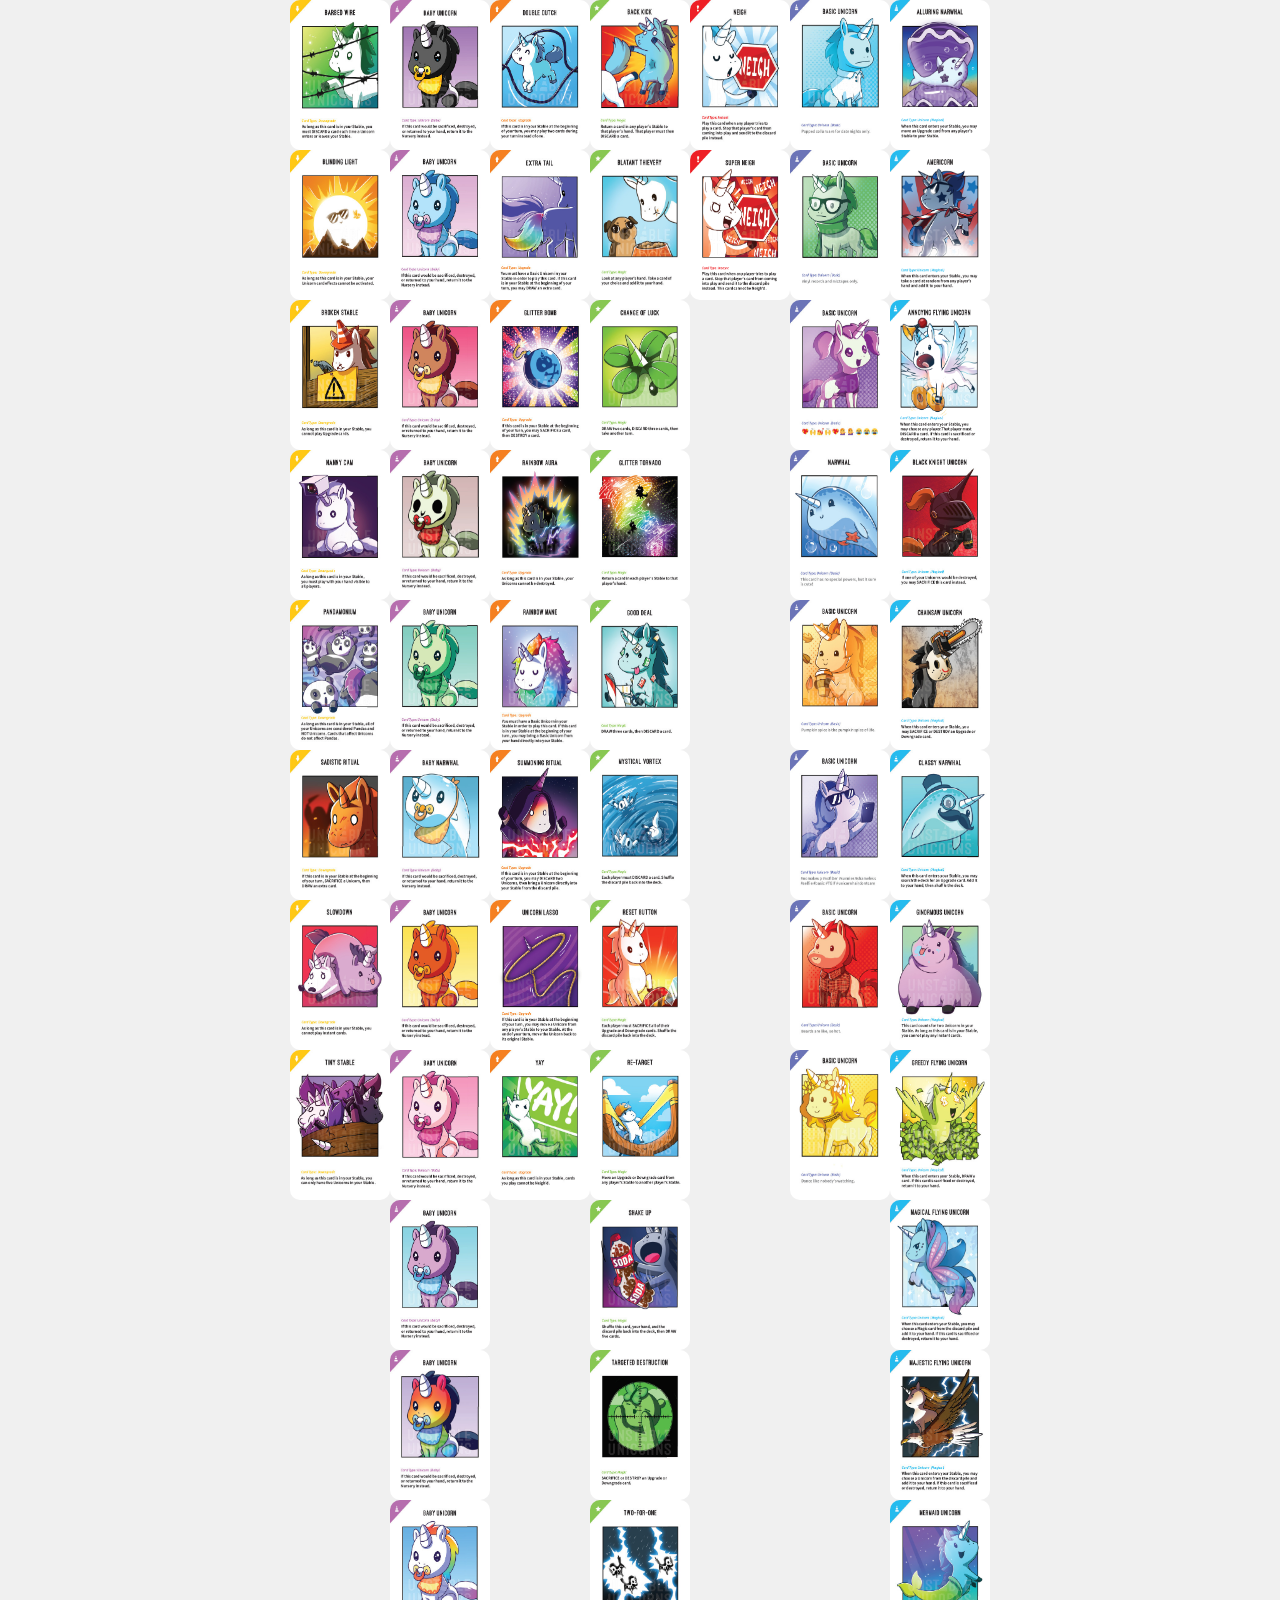
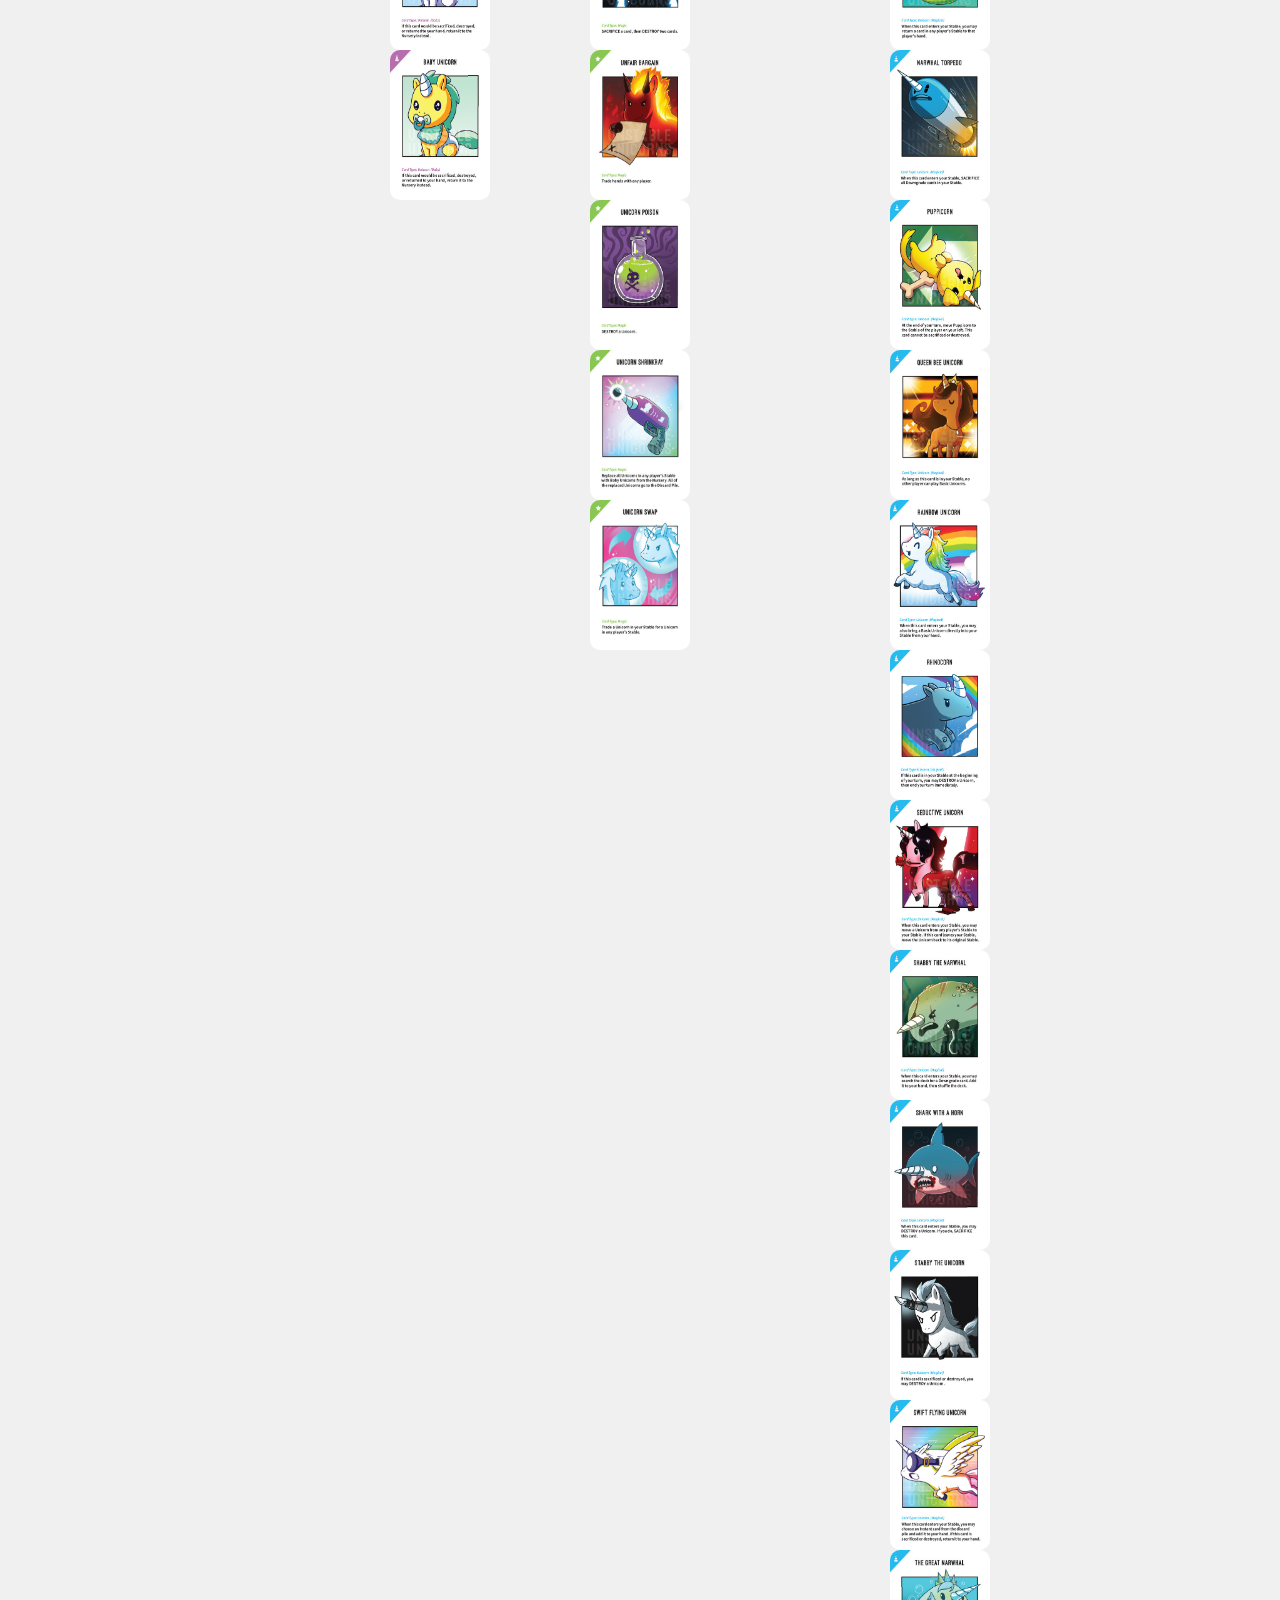
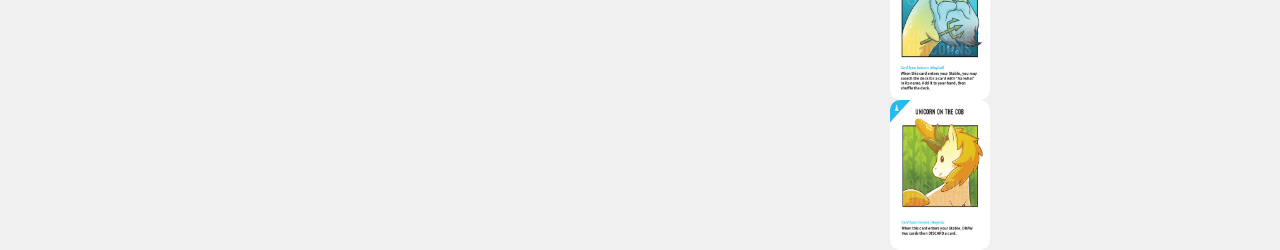
==== card_sheet.html @ fe9eb325 "Add files via upload" ====
<!DOCTYPE html>
<html lang="en">
<head>
    <meta charset="UTF-8">
    <meta name="viewport" content="width=device-width, initial-scale=1.0">
    <title>unstable</title>
    <link rel="stylesheet" href="style.css">
</head>
<body>
    <div class="downgrade-cards">
            <div class="card" data-name="cardD1">
                <div class="back">?</div>
                <img src="cards/cards/card downgrade/barbedwire.jpg" alt="Card 1">
            </div>
            <div class="card" data-name="cardD2">
                <div class="back">?</div>
                <img src="cards/cards/card downgrade/blindinglight.jpg" alt="Card 2">
            </div>
            <div class="card" data-name="cardD3">
                <div class="back">?</div>
                <img src="cards/cards/card downgrade/brokenstable.jpg" alt="Card 3">
            </div>
            <div class="card" data-name="cardD4">
                <div class="back">?</div>
                <img src="cards/cards/card downgrade/nannycam.jpg" alt="Card 4">
            </div>
            <div class="card" data-name="cardD5">
                <div class="back">?</div>
                <img src="cards/cards/card downgrade/pandamonium.jpg" alt="Card 5">
            </div>
            <div class="card" data-name="cardD6">
                <div class="back">?</div>
                <img src="cards/cards/card downgrade/sadisticritual.jpg" alt="Card 6">
            </div>
            <div class="card" data-name="cardD7">
                <div class="back">?</div>
                <img src="cards/cards/card downgrade/slowdown.jpg" alt="Card 7">
            </div>
            <div class="card" data-name="cardD8">
                <div class="back">?</div>
                <img src="cards/cards/card downgrade/tinystable.jpg" alt="Card 8">
            </div>
        </div>
		
	
	
		<!-- Baby Cards -->
	
		<div class="baby-unicorns-cards">
    <div class="card" data-name="babyUnicorn1">
        <div class="back">?</div>
        <img src="cards/unicorns/baby/babyblack.jpg" alt="Baby Unicorn 1">
    </div>
    <div class="card" data-name="babyUnicorn2">
        <div class="back">?</div>
        <img src="cards/unicorns/baby/babyblue.jpg" alt="Baby Unicorn 2">
    </div>
    <div class="card" data-name="babyUnicorn3">
        <div class="back">?</div>
        <img src="cards/unicorns/baby/babybrown.jpg" alt="Baby Unicorn 3">
    </div>
    <div class="card" data-name="babyUnicorn4">
        <div class="back">?</div>
        <img src="cards/unicorns/baby/babydeath.jpg" alt="Baby Unicorn 4">
    </div>
    <div class="card" data-name="babyUnicorn5">
        <div class="back">?</div>
        <img src="cards/unicorns/baby/babygreen.jpg" alt="Baby Unicorn 5">
    </div>
    <div class="card" data-name="babyUnicorn6">
        <div class="back">?</div>
        <img src="cards/unicorns/baby/babynarwhal.jpg" alt="Baby Unicorn 6">
    </div>
    <div class="card" data-name="babyUnicorn7">
        <div class="back">?</div>
        <img src="cards/unicorns/baby/babyorange.jpg" alt="Baby Unicorn 7">
    </div>
    <div class="card" data-name="babyUnicorn8">
        <div class="back">?</div>
        <img src="cards/unicorns/baby/babypink.jpg" alt="Baby Unicorn 8">
    </div>
    <div class="card" data-name="babyUnicorn9">
        <div class="back">?</div>
        <img src="cards/unicorns/baby/babypurple.jpg" alt="Baby Unicorn 9">
    </div>
    <div class="card" data-name="babyUnicorn10">
        <div class="back">?</div>
        <img src="cards/unicorns/baby/babyrainbow.jpg" alt="Baby Unicorn 10">
    </div>
    <div class="card" data-name="babyUnicorn11">
        <div class="back">?</div>
        <img src="cards/unicorns/baby/babywhite.jpg" alt="Baby Unicorn 11">
    </div>
    <div class="card" data-name="babyUnicorn12">
        <div class="back">?</div>
        <img src="cards/unicorns/baby/babyyellow.jpg" alt="Baby Unicorn 12">
    </div>
</div>

        <!-- Upgrade Cards -->
        <div class="upgrade-cards">
            <div class="card" data-name="cardU1">
                <div class="back">?</div>
                <img src="cards/cards/card upgrade/doubledutch.jpg" alt="Card 1">
            </div>
            <div class="card" data-name="cardU2">
                <div class="back">?</div>
                <img src="cards/cards/card upgrade/extratail.jpg" alt="Card 2">
            </div>
            <div class="card" data-name="cardU3">
                <div class="back">?</div>
                <img src="cards/cards/card upgrade/glitterbomb.jpg" alt="Card 3">
            </div>
            <div class="card" data-name="cardU4">
                <div class="back">?</div>
                <img src="cards/cards/card upgrade/rainbowaura.jpg" alt="Card 4">
            </div>
            <div class="card" data-name="cardU5">
                <div class="back">?</div>
                <img src="cards/cards/card upgrade/rainbowmane.jpg" alt="Card 5">
            </div>
            <div class="card" data-name="cardU6">
                <div class="back">?</div>
                <img src="cards/cards/card upgrade/summoningritual.jpg" alt="Card 6">
            </div>
            <div class="card" data-name="cardU7">
                <div class="back">?</div>
                <img src="cards/cards/card upgrade/unicornlasso.jpg" alt="Card 7">
            </div>
            <div class="card" data-name="cardU8">
                <div class="back">?</div>
                <img src="cards/cards/card upgrade/yay.jpg" alt="Card 8">
            </div>
        </div>

        <!-- Magic Cards -->
        <div class="magic-cards">
            <div class="card" data-name="cardM1">
                <div class="back">?</div>
                <img src="cards/cards/card magic/backkick.jpg" alt="Card 1">
            </div>
            <div class="card" data-name="cardM2">
                <div class="back">?</div>
                <img src="cards/cards/card magic/blatantthievery.jpg" alt="Card 2">
            </div>
            <div class="card" data-name="cardM3">
                <div class="back">?</div>
                <img src="cards/cards/card magic/changeofluck.jpg" alt="Card 3">
            </div>
            <div class="card" data-name="cardM4">
                <div class="back">?</div>
                <img src="cards/cards/card magic/glittertornado.jpg" alt="Card 4">
            </div>
            <div class="card" data-name="cardM5">
                <div class="back">?</div>
                <img src="cards/cards/card magic/gooddeal.jpg" alt="Card 5">
            </div>
            <div class="card" data-name="cardM6">
                <div class="back">?</div>
                <img src="cards/cards/card magic/mysticalvortex.jpg" alt="Card 6">
            </div>
            <div class="card" data-name="cardM7">
                <div class="back">?</div>
                <img src="cards/cards/card magic/resetbutton.jpg" alt="Card 7">
            </div>
            <div class="card" data-name="cardM8">
                <div class="back">?</div>
                <img src="cards/cards/card magic/retarget.jpg" alt="Card 8">
            </div>
            <div class="card" data-name="cardM9">
                <div class="back">?</div>
                <img src="cards/cards/card magic/shakeup.jpg" alt="Card 9">
            </div>
            <div class="card" data-name="cardM10">
                <div class="back">?</div>
                <img src="cards/cards/card magic/targeteddestruction.jpg" alt="Card 10">
            </div>
            <div class="card" data-name="cardM11">
                <div class="back">?</div>
                <img src="cards/cards/card magic/twoforone.jpg" alt="Card 11">
            </div>
            <div class="card" data-name="cardM12">
                <div class="back">?</div>
                <img src="cards/cards/card magic/unfairbargain.jpg" alt="Card 12">
            </div>
            <div class="card" data-name="cardM13">
                <div class="back">?</div>
                <img src="cards/cards/card magic/unicornpoison.jpg" alt="Card 13">
            </div>
            <div class="card" data-name="cardM14">
                <div class="back">?</div>
                <img src="cards/cards/card magic/unicornshrinkray.jpg" alt="Card 14">
            </div>
            <div class="card" data-name="cardM15">
                <div class="back">?</div>
                <img src="cards/cards/card magic/unicornswap.jpg" alt="Card 15">
            </div>
        </div>

        <!-- Instant Cards -->
        <div class="instant-cards">
            <div class="card" data-name="cardI1">
                <div class="back">?</div>
                <img src="cards/cards/card instant/neigh.jpg" alt="Card 1">
            </div>
            <div class="card" data-name="cardI2">
                <div class="back">?</div>
                <img src="cards/cards/card instant/superneigh (2).png" alt="Card 2">
            </div>
        </div>

        <!-- Unicorns Basic Cards -->
        <div class="unicorns-basic-cards">
            <div class="card" data-name="cardUB1">
                <div class="back">?</div>
                <img src="cards\unicorns\unicorns basic\basicblue.jpg" alt="Card 1">
            </div>
            <div class="card" data-name="cardUB2">
                <div class="back">?</div>
                <img src="cards\unicorns\unicorns basic\basicgreen.jpg" alt="Card 2">
            </div>
            <div class="card" data-name="cardUB3">
                <div class="back">?</div>
                <img src="cards\unicorns\unicorns basic\basicindigo.jpg" alt="Card 3">
            </div>
            <div class="card" data-name="cardUB4">
                <div class="back">?</div>
                <img src="cards\unicorns\unicorns basic\basicnarwhal.jpg" alt="Card 4">
            </div>
            <div class="card" data-name="cardUB5">
                <div class="back">?</div>
                <img src="cards\unicorns\unicorns basic\basicorange.jpg" alt="Card 5">
            </div>
            <div class="card" data-name="cardUB6">
                <div class="back">?</div>
                <img src="cards\unicorns\unicorns basic\basicpurple.jpg" alt="Card 6">
            </div>
            <div class="card" data-name="cardUB7">
                <div class="back">?</div>
                <img src="cards\unicorns\unicorns basic\basicred.jpg" alt="Card 7">
            </div>
            <div class="card" data-name="cardUB8">
                <div class="back">?</div>
                <img src="cards\unicorns\unicorns basic\basicyellow.jpg" alt="Card 8">
            </div>
        </div>

        <!-- Unicorns Magical Cards -->
        <div class="unicorns-magical-cards">
            <div class="card" data-name="cardUM1">
                <div class="back">?</div>
                <img src="cards/unicorns/unicorns magical/alluring.png" alt="Card 1">
            </div>
            <div class="card" data-name="cardUM2">
                <div class="back">?</div>
                <img src="cards/unicorns/unicorns magical/americorn.png" alt="Card 2">
            </div>
            <div class="card" data-name="cardUM3">
                <div class="back">?</div>
                <img src="cards/unicorns/unicorns magical/annoying.png" alt="Card 3">
            </div>
            <div class="card" data-name="cardUM4">
                <div class="back">?</div>
                <img src="cards/unicorns/unicorns magical/blackknight.jpg" alt="Card 4">
            </div>
            <div class="card" data-name="cardUM5">
                <div class="back">?</div>
                <img src="cards/unicorns/unicorns magical/chainsaw.jpg" alt="Card 5">
            </div>
            <div class="card" data-name="cardUM6">
                <div class="back">?</div>
                <img src="cards/unicorns/unicorns magical/classynarwhal.jpg" alt="Card 6">
            </div>
            <div class="card" data-name="cardUM7">
                <div class="back">?</div>
                <img src="cards/unicorns/unicorns magical/ginormous.jpg" alt="Card 7">
            </div>
            <div class="card" data-name="cardUM8">
                <div class="back">?</div>
                <img src="cards/unicorns/unicorns magical/greedyflying.jpg" alt="Card 8">
            </div>
            <div class="card" data-name="cardUM9">
                <div class="back">?</div>
                <img src="cards/unicorns/unicorns magical/magicalflying.jpg" alt="Card 9">
            </div>
            <div class="card" data-name="cardUM10">
                <div class="back">?</div>
                <img src="cards/unicorns/unicorns magical/majesticflying.jpg" alt="Card 10">
            </div>
            <div class="card" data-name="cardUM11">
                <div class="back">?</div>
                <img src="cards/unicorns/unicorns magical/mermaid.jpg" alt="Card 11">
            </div>
            <div class="card" data-name="cardUM12">
                <div class="back">?</div>
                <img src="cards/unicorns/unicorns magical/narwhaltorpedo.jpg" alt="Card 12">
            </div>
            <div class="card" data-name="cardUM13">
                <div class="back">?</div>
                <img src="cards/unicorns/unicorns magical/puppicorn.jpg" alt="Card 13">
            </div>
            <div class="card" data-name="cardUM14">
                <div class="back">?</div>
                <img src="cards/unicorns/unicorns magical/queenbee.jpg" alt="Card 14">
            </div>
            <div class="card" data-name="cardUM15">
                <div class="back">?</div>
                <img src="cards/unicorns/unicorns magical/rainbow.jpg" alt="Card 15">
            </div>
            <div class="card" data-name="cardUM16">
                <div class="back">?</div>
                <img src="cards/unicorns/unicorns magical/rhinocorn.jpg" alt="Card 16">
            </div>
            <div class="card" data-name="cardUM17">
                <div class="back">?</div>
                <img src="cards/unicorns/unicorns magical/seductive.jpg" alt="Card 17">
            </div>
            <div class="card" data-name="cardUM18">
                <div class="back">?</div>
                <img src="cards/unicorns/unicorns magical/shabby.jpg" alt="Card 18">
            </div>
            <div class="card" data-name="cardUM19">
                <div class="back">?</div>
                <img src="cards/unicorns/unicorns magical/sharkwithahorn.jpg" alt="Card 19">
            </div>
            <div class="card" data-name="cardUM20">
                <div class="back">?</div>
                <img src="cards/unicorns/unicorns magical/stabby.jpg" alt="Card 20">
            </div>
            <div class="card" data-name="cardUM21">
                <div class="back">?</div>
                <img src="cards/unicorns/unicorns magical/swiftflying.jpg" alt="Card 21">
            </div>
            <div class="card" data-name="cardUM22">
                <div class="back">?</div>
                <img src="cards/unicorns/unicorns magical/thegreatnarwhal.jpg" alt="Card 22">
            </div>
            <div class="card" data-name="cardUM23">
                <div class="back">?</div>
                <img src="cards/unicorns/unicorns magical/unicornonthecob.jpg" alt="Card 23">
            </div>
    </div>

    <script src="script.js"></script>
</body>
</html>
---- style.css ----
/* style.css */
body {
    display: flex;
    justify-content: center;
    align-items: top;
    height: 100vh;
    margin: 0;
    font-family: Arial, sans-serif;
    background-color: #f0f0f0;
}

.game-container {
    display: grid;
    grid-template-columns: repeat(4, 100px);
    grid-gap: 10px;
}

.card {
    width: 100px;
    height: 150px;
    position: relative;
    transform-style: preserve-3d;
    transform: perspective(1000px);
    transition: transform 0.5s;
}

.card.flipped {
    transform: perspective(1000px) rotateY(180deg);
}

.card img, .card .back {
    width: 100%;
    height: 100%;
    position: absolute;
    top: 0;
    left: 0;
    backface-visibility: hidden;
    border-radius: 10px;
}

.card .back {
    background-color: #2e3a87;
    color: white;
    display: flex;
    justify-content: center;
    align-items: center;
    font-size: 24px;
    transform: rotateY(180deg);
}


.nickname-container {
    position: absolute;
    top: 10px;
    left: 10px;
}

.players-container {
    position: absolute;
    top: 10px;
    right: 10px;
    background: white;
    padding: 10px;
    border-radius: 5px;
    box-shadow: 0 0 10px rgba(0, 0, 0, 0.1);
}

.players-container h3 {
    margin: 0
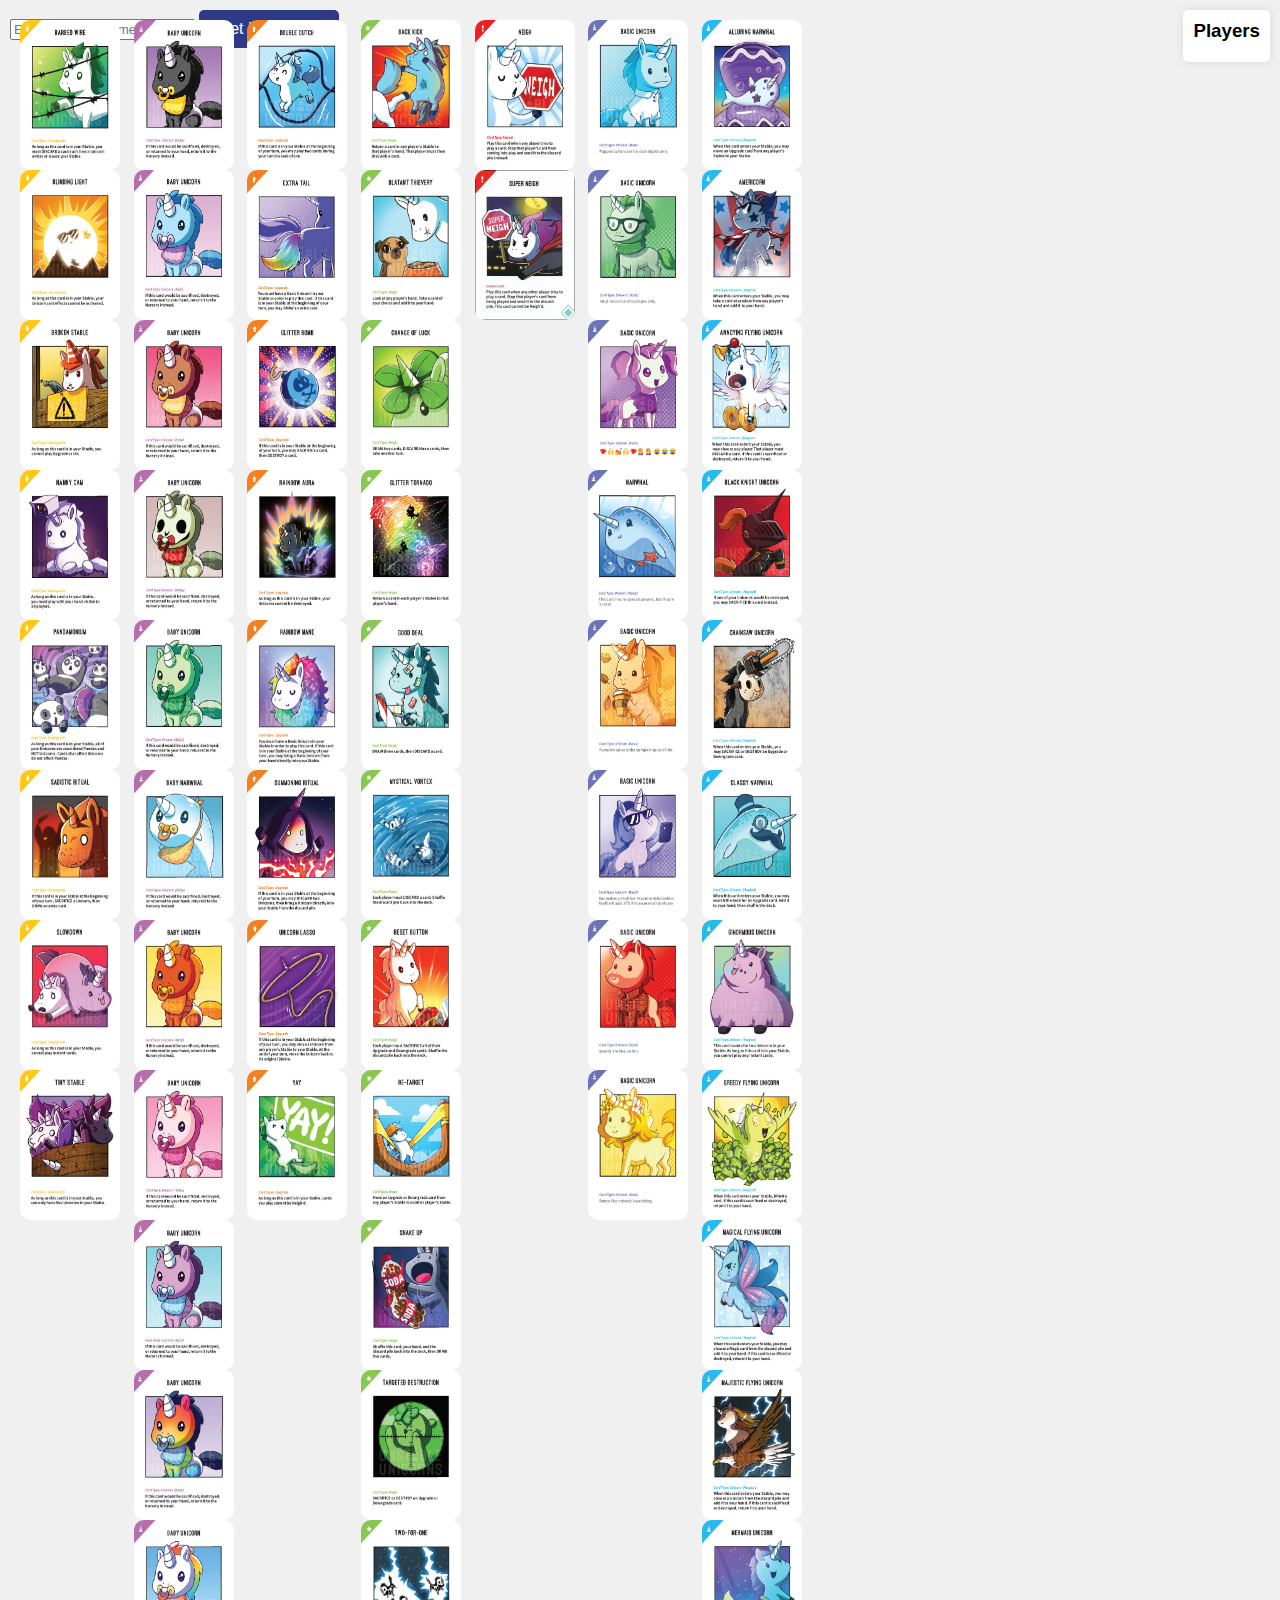
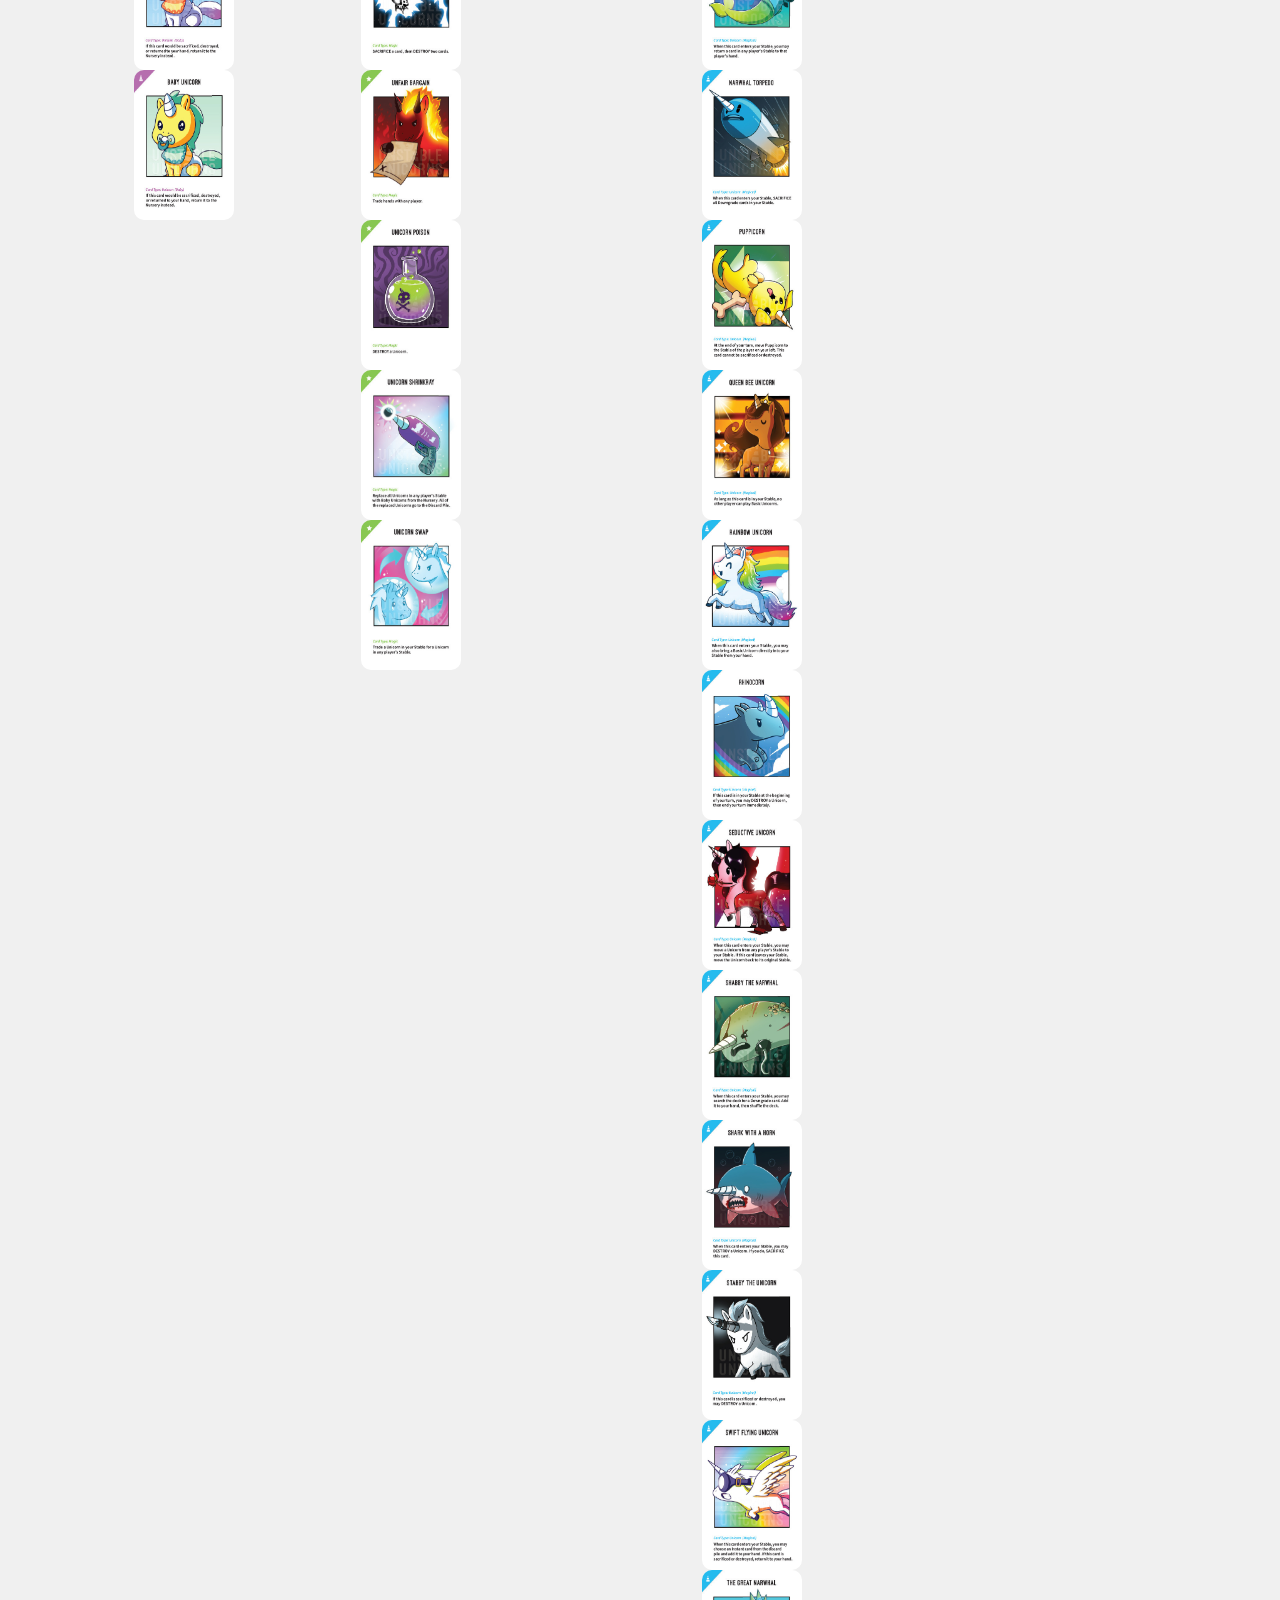
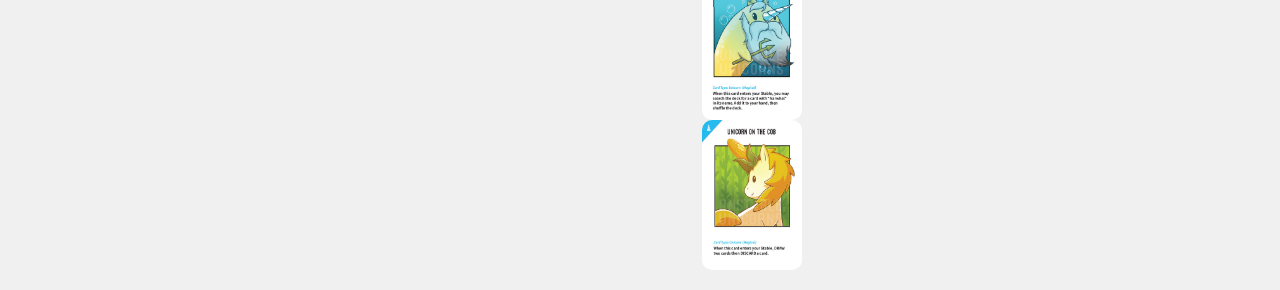
==== commit acd33c53: "Update card_sheet formatting.html" ====
--- a/card_sheet.html
+++ b/card_sheet.html
@@ -3,11 +3,22 @@
 <head>
     <meta charset="UTF-8">
     <meta name="viewport" content="width=device-width, initial-scale=1.0">
-    <title>unstable</title>
+    <title>Unstable</title>
     <link rel="stylesheet" href="style.css">
 </head>
 <body>
-    <div class="downgrade-cards">
+    <div class="nickname-container">
+        <input type="text" id="nickname" placeholder="Enter your nickname">
+        <button id="setNicknameButton">Set Nickname</button>
+    </div>
+    <div class="players-container">
+        <h3>Players</h3>
+        <ul id="playersList"></ul>
+    </div>
+
+    <div class="game-container">
+        <!-- Downgrade Cards -->
+        <div class="downgrade-cards">
             <div class="card" data-name="cardD1">
                 <div class="back">?</div>
                 <img src="cards/cards/card downgrade/barbedwire.jpg" alt="Card 1">
@@ -41,61 +52,58 @@
                 <img src="cards/cards/card downgrade/tinystable.jpg" alt="Card 8">
             </div>
         </div>
-		
-	
-	
-		<!-- Baby Cards -->
-	
-		<div class="baby-unicorns-cards">
-    <div class="card" data-name="babyUnicorn1">
-        <div class="back">?</div>
-        <img src="cards/unicorns/baby/babyblack.jpg" alt="Baby Unicorn 1">
-    </div>
-    <div class="card" data-name="babyUnicorn2">
-        <div class="back">?</div>
-        <img src="cards/unicorns/baby/babyblue.jpg" alt="Baby Unicorn 2">
-    </div>
-    <div class="card" data-name="babyUnicorn3">
-        <div class="back">?</div>
-        <img src="cards/unicorns/baby/babybrown.jpg" alt="Baby Unicorn 3">
-    </div>
-    <div class="card" data-name="babyUnicorn4">
-        <div class="back">?</div>
-        <img src="cards/unicorns/baby/babydeath.jpg" alt="Baby Unicorn 4">
-    </div>
-    <div class="card" data-name="babyUnicorn5">
-        <div class="back">?</div>
-        <img src="cards/unicorns/baby/babygreen.jpg" alt="Baby Unicorn 5">
-    </div>
-    <div class="card" data-name="babyUnicorn6">
-        <div class="back">?</div>
-        <img src="cards/unicorns/baby/babynarwhal.jpg" alt="Baby Unicorn 6">
-    </div>
-    <div class="card" data-name="babyUnicorn7">
-        <div class="back">?</div>
-        <img src="cards/unicorns/baby/babyorange.jpg" alt="Baby Unicorn 7">
-    </div>
-    <div class="card" data-name="babyUnicorn8">
-        <div class="back">?</div>
-        <img src="cards/unicorns/baby/babypink.jpg" alt="Baby Unicorn 8">
-    </div>
-    <div class="card" data-name="babyUnicorn9">
-        <div class="back">?</div>
-        <img src="cards/unicorns/baby/babypurple.jpg" alt="Baby Unicorn 9">
-    </div>
-    <div class="card" data-name="babyUnicorn10">
-        <div class="back">?</div>
-        <img src="cards/unicorns/baby/babyrainbow.jpg" alt="Baby Unicorn 10">
-    </div>
-    <div class="card" data-name="babyUnicorn11">
-        <div class="back">?</div>
-        <img src="cards/unicorns/baby/babywhite.jpg" alt="Baby Unicorn 11">
-    </div>
-    <div class="card" data-name="babyUnicorn12">
-        <div class="back">?</div>
-        <img src="cards/unicorns/baby/babyyellow.jpg" alt="Baby Unicorn 12">
-    </div>
-</div>
+
+        <!-- Baby Unicorn Cards -->
+        <div class="baby-unicorns-cards">
+            <div class="card" data-name="babyUnicorn1">
+                <div class="back">?</div>
+                <img src="cards/unicorns/baby/babyblack.jpg" alt="Baby Unicorn 1">
+            </div>
+            <div class="card" data-name="babyUnicorn2">
+                <div class="back">?</div>
+                <img src="cards/unicorns/baby/babyblue.jpg" alt="Baby Unicorn 2">
+            </div>
+            <div class="card" data-name="babyUnicorn3">
+                <div class="back">?</div>
+                <img src="cards/unicorns/baby/babybrown.jpg" alt="Baby Unicorn 3">
+            </div>
+            <div class="card" data-name="babyUnicorn4">
+                <div class="back">?</div>
+                <img src="cards/unicorns/baby/babydeath.jpg" alt="Baby Unicorn 4">
+            </div>
+            <div class="card" data-name="babyUnicorn5">
+                <div class="back">?</div>
+                <img src="cards/unicorns/baby/babygreen.jpg" alt="Baby Unicorn 5">
+            </div>
+            <div class="card" data-name="babyUnicorn6">
+                <div class="back">?</div>
+                <img src="cards/unicorns/baby/babynarwhal.jpg" alt="Baby Unicorn 6">
+            </div>
+            <div class="card" data-name="babyUnicorn7">
+                <div class="back">?</div>
+                <img src="cards/unicorns/baby/babyorange.jpg" alt="Baby Unicorn 7">
+            </div>
+            <div class="card" data-name="babyUnicorn8">
+                <div class="back">?</div>
+                <img src="cards/unicorns/baby/babypink.jpg" alt="Baby Unicorn 8">
+            </div>
+            <div class="card" data-name="babyUnicorn9">
+                <div class="back">?</div>
+                <img src="cards/unicorns/baby/babypurple.jpg" alt="Baby Unicorn 9">
+            </div>
+            <div class="card" data-name="babyUnicorn10">
+                <div class="back">?</div>
+                <img src="cards/unicorns/baby/babyrainbow.jpg" alt="Baby Unicorn 10">
+            </div>
+            <div class="card" data-name="babyUnicorn11">
+                <div class="back">?</div>
+                <img src="cards/unicorns/baby/babywhite.jpg" alt="Baby Unicorn 11">
+            </div>
+            <div class="card" data-name="babyUnicorn12">
+                <div class="back">?</div>
+                <img src="cards/unicorns/baby/babyyellow.jpg" alt="Baby Unicorn 12">
+            </div>
+        </div>
 
         <!-- Upgrade Cards -->
         <div class="upgrade-cards">
@@ -205,7 +213,7 @@
             </div>
             <div class="card" data-name="cardI2">
                 <div class="back">?</div>
-                <img src="cards/cards/card instant/superneigh (2).png" alt="Card 2">
+                <img src="cards/cards/card instant/superneigh.png" alt="Card 2">
             </div>
         </div>
 
@@ -213,35 +221,35 @@
         <div class="unicorns-basic-cards">
             <div class="card" data-name="cardUB1">
                 <div class="back">?</div>
-                <img src="cards\unicorns\unicorns basic\basicblue.jpg" alt="Card 1">
+                <img src="cards/unicorns/unicorns basic/basicblue.jpg" alt="Card 1">
             </div>
             <div class="card" data-name="cardUB2">
                 <div class="back">?</div>
-                <img src="cards\unicorns\unicorns basic\basicgreen.jpg" alt="Card 2">
+                <img src="cards/unicorns/unicorns basic/basicgreen.jpg" alt="Card 2">
             </div>
             <div class="card" data-name="cardUB3">
                 <div class="back">?</div>
-                <img src="cards\unicorns\unicorns basic\basicindigo.jpg" alt="Card 3">
+                <img src="cards/unicorns/unicorns basic/basicindigo.jpg" alt="Card 3">
             </div>
             <div class="card" data-name="cardUB4">
                 <div class="back">?</div>
-                <img src="cards\unicorns\unicorns basic\basicnarwhal.jpg" alt="Card 4">
+                <img src="cards/unicorns/unicorns basic/basicnarwhal.jpg" alt="Card 4">
             </div>
             <div class="card" data-name="cardUB5">
                 <div class="back">?</div>
-                <img src="cards\unicorns\unicorns basic\basicorange.jpg" alt="Card 5">
+                <img src="cards/unicorns/unicorns basic/basicorange.jpg" alt="Card 5">
             </div>
             <div class="card" data-name="cardUB6">
                 <div class="back">?</div>
-                <img src="cards\unicorns\unicorns basic\basicpurple.jpg" alt="Card 6">
+                <img src="cards/unicorns/unicorns basic/basicpurple.jpg" alt="Card 6">
             </div>
             <div class="card" data-name="cardUB7">
                 <div class="back">?</div>
-                <img src="cards\unicorns\unicorns basic\basicred.jpg" alt="Card 7">
+                <img src="cards/unicorns/unicorns basic/basicred.jpg" alt="Card 7">
             </div>
             <div class="card" data-name="cardUB8">
                 <div class="back">?</div>
-                <img src="cards\unicorns\unicorns basic\basicyellow.jpg" alt="Card 8">
+                <img src="cards/unicorns/unicorns basic/basicyellow.jpg" alt="Card 8">
             </div>
         </div>
 
@@ -339,8 +347,10 @@
                 <div class="back">?</div>
                 <img src="cards/unicorns/unicorns magical/unicornonthecob.jpg" alt="Card 23">
             </div>
+        </div>
     </div>
 
-    <script src="script.js"></script>
+    <script src="/socket.io/socket.io.js"></script>
+    <script src="client.js"></script>
 </body>
 </html>
--- a/style.css
+++ b/style.css
@@ -1,18 +1,91 @@
-/* style.css */
+/* General styles for the start page */
 body {
-    display: flex;
-    justify-content: center;
-    align-items: top;
-    height: 100vh;
     margin: 0;
     font-family: Arial, sans-serif;
     background-color: #f0f0f0;
+    background-image: url('path/to/your/background.jpg'); /* Set your background image here */
+    background-size: cover;
+    background-position: center;
+    background-repeat: no-repeat;
+}
+
+.container {
+    display: flex;
+    flex-direction: column;
+    align-items: center;
+    justify-content: center;
+    height: 100vh;
+    text-align: center;
+    background: rgba(255, 255, 255, 0.8);
+    padding: 20px;
+    border-radius: 10px;
+    box-shadow: 0 0 20px rgba(0, 0, 0, 0.1);
+}
+
+h1 {
+    font-size: 2.5em;
+    margin-bottom: 10px;
+    color: #4A3F94;
+}
+
+p {
+    font-size: 1.2em;
+    margin-bottom: 20px;
+    color: #333;
+}
+
+button {
+    padding: 10px 20px;
+    font-size: 1em;
+    color: white;
+    background-color: #2e3a87;
+    border: none;
+    border-radius: 5px;
+    cursor: pointer;
+    transition: background-color 0.3s;
+}
+
+button:hover {
+    background-color: #1d285e;
+}
+
+/* Styles for the game page */
+.nickname-container {
+    position: absolute;
+    top: 10px;
+    left: 10px;
+}
+
+.players-container {
+    position: absolute;
+    top: 10px;
+    right: 10px;
+    background: white;
+    padding: 10px;
+    border-radius: 5px;
+    box-shadow: 0 0 10px rgba(0, 0, 0, 0.1);
+}
+
+.players-container h3 {
+    margin: 0 0 10px;
+}
+
+.players-container ul {
+    list-style: none;
+    padding: 0;
+    margin: 0;
+}
+
+.players-container li {
+    margin: 5px 0;
 }
 
 .game-container {
     display: grid;
-    grid-template-columns: repeat(4, 100px);
+    grid-template-columns: repeat(auto-fill, minmax(100px, 1fr));
     grid-gap: 10px;
+    padding: 20px;
+    justify-content: center;
 }
 
 .card {
@@ -47,24 +120,3 @@
     font-size: 24px;
     transform: rotateY(180deg);
 }
-
-
-.nickname-container {
-    position: absolute;
-    top: 10px;
-    left: 10px;
-}
-
-.players-container {
-    position: absolute;
-    top: 10px;
-    right: 10px;
-    background: white;
-    padding: 10px;
-    border-radius: 5px;
-    box-shadow: 0 0 10px rgba(0, 0, 0, 0.1);
-}
-
-.players-container h3 {
-    margin: 0 
-
